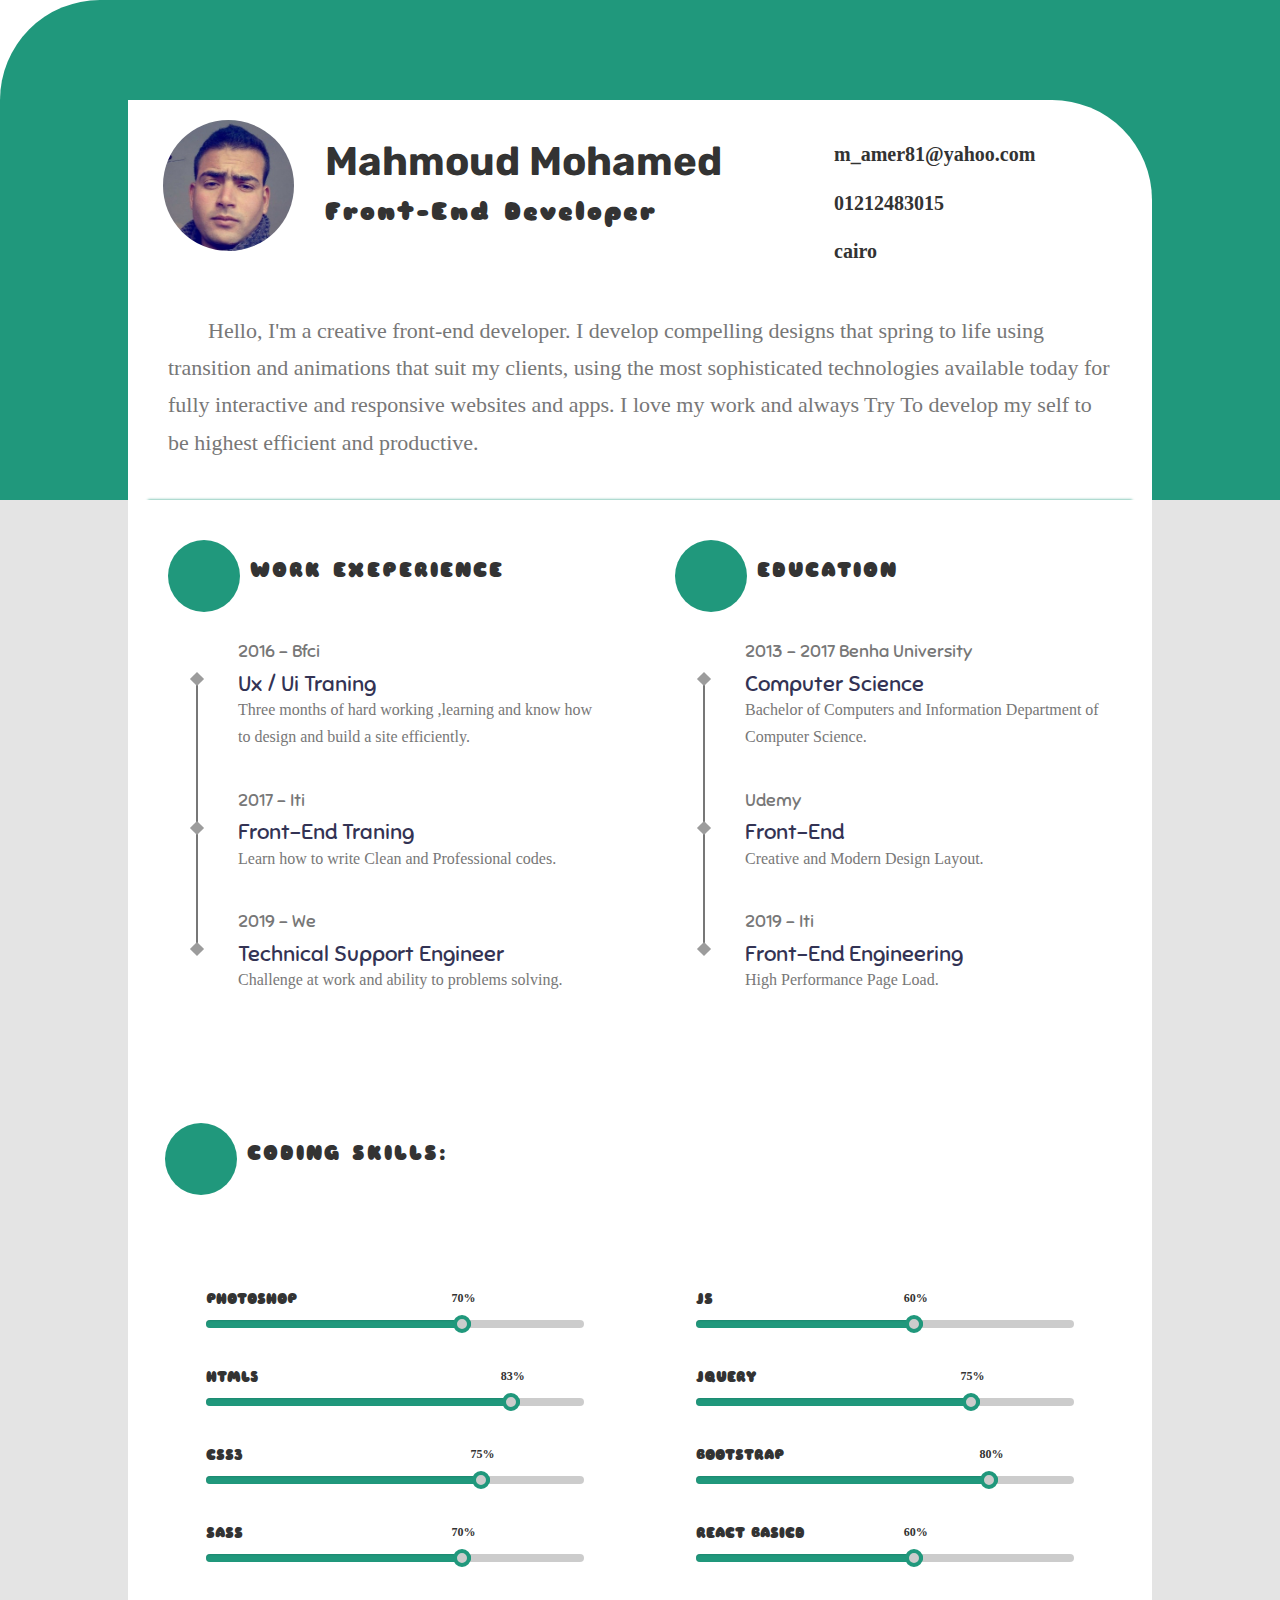
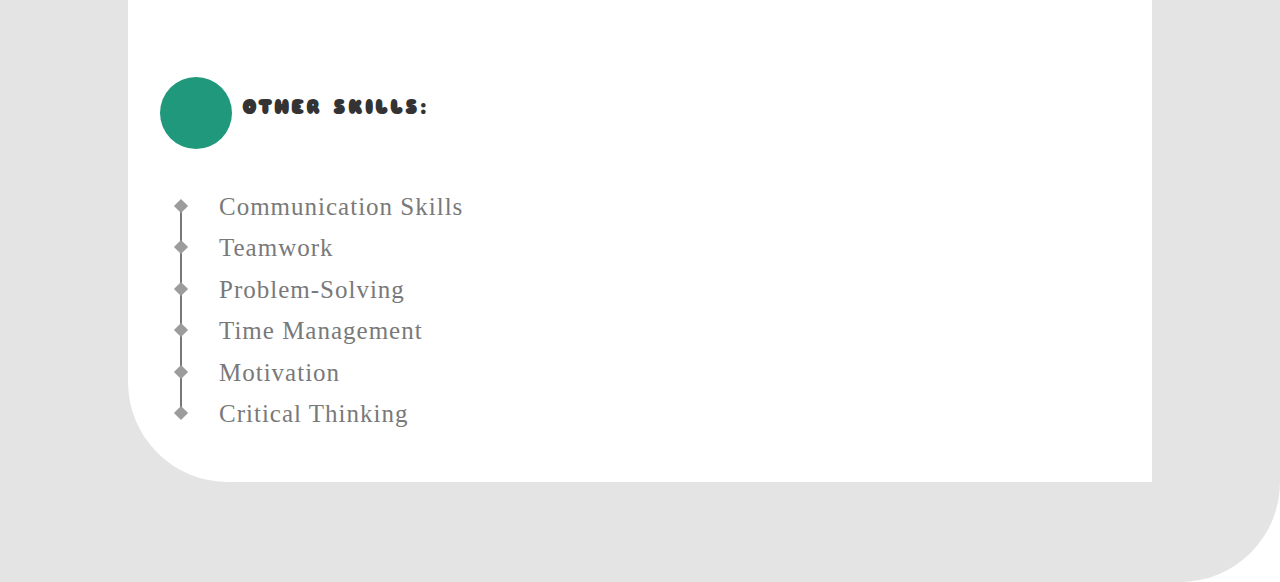
==== index.html @ 98f24492 "cv" ====
<!DOCTYPE html>
<html lang="en">
<head>
    <meta charset="UTF-8"> 
    <meta name="viewport" content="width=device-width, initial-scale=1.0">
    <meta http-equiv="X-UA-Compatible" content="ie=edge">
    <!-- HTML5 shim and Respond.js for IE8 support of HTML5 elements and media queries -->
    <!-- WARNING: Respond.js doesn't work if you view the page via file:// -->
    <!--[if lt IE 9]
      <script src="js/html5shiv.min.js"></script>
      <script src="https://oss.maxcdn.com/respond/1.4.2/respond.min.js"></script>
    <![endif]--> 
    <!-- fonts -->
    <link href="https://fonts.googleapis.com/css?family=Roboto&display=swap" rel="stylesheet">  
    <link href="https://fonts.googleapis.com/css?family=Sniglet&display=swap" rel="stylesheet">
    <link href="https://fonts.googleapis.com/css?family=Rubik:400,500i&display=swap" rel="stylesheet">
    <!-- fontawsome version 5 -->
    <link rel="stylesheet" href="https://use.fontawesome.com/releases/v5.7.2/css/all.css" integrity="sha384-fnmOCqbTlWIlj8LyTjo7mOUStjsKC4pOpQbqyi7RrhN7udi9RwhKkMHpvLbHG9Sr"
    crossorigin="anonymous"> 
    <link rel="stylesheet" href="css/bootstrap.min.css">
    <link rel="stylesheet" href="css/style.css">
    <title>mahmoud portfolio</title>
</head>
<body>
    <div class="background-top">
        <div class="container">
            <div class="row">
            <div class="col-md-8 col-xs-12">
                <div class="personal-info">
                    <div class=" col-md-3 col-xs-12">
                        <img src="images/me.jpg" class="img-responsive img-circle" style="margin: auto;" draggable="false"/>
                    </div> 
                    <div class="col-md-9 col-xs-12">
                        <div class="name">
                            <h1 class="name-title">mahmoud mohamed</h1>
                            <p class="name-desc">front-end developer</p>
                        </div>
                    </div>
                </div>
            </div>
            
            <div class="col-md-4 col-xs-12">
                <div class="links">
                    <div class="links-dv">
                        <i class="fas fa-envelope-square fa-2x icon"></i>
                        <span>m_amer81@yahoo.com</span>
                    </div>
                    <div class="links-dv">
                        <i class="fas fa-mobile fa-2x icon"></i>
                        <span>01212483015</span>
                    </div>
                    <div class="links-dv">
                        <i class="fas fa-map-marker-alt fa-2x  icon"></i>
                        <span>cairo</span>
                    </div>
                </div>
                
            </div>
        </div>
            <div class="col-sx-12">
                <div class="about">
                    <p class="about-desc" > Hello, I'm a creative front‑end developer. I develop compelling designs that spring to life using transition and animations that suit my clients, using the most sophisticated technologies available today for fully interactive and responsive websites and apps. I love my work and always Try To develop my self to be highest efficient and productive.</p>
                </div>
            </div>
            <div class="line" style="position: relative;">  <hr>   </div>
        </div>
    </div>

    <!-- ******************** bg bottom ******************** -->
    <div class="background-bottom">
        <div class="container"> 
            <div class="row">
                <div class="col-md-6 col-xs-12">
                    <div class="work-exe">
                        <div class="work-header">
                          <div class="icon"><i class="fas fa-briefcase fa-3x" style="color: #fff;"></i></div>
                            <h2>work exeperience</h2>
                            <div class="clearfix"></div>
                        </div>
                        <div class="work-exe-content">
                            <div class="work-exe-item">
                                <h4 class="works-sup-title">2016 - bfci</h4>
                                <h2 class="works-title">ux / ui traning</h2>
                                <p class="work-desc">Three months of hard working ,learning and know how to design and build a site efficiently.</p>
                            </div>
                            <div class="work-exe-item">
                                <h4 class="works-sup-title">2017 - iti</h4>
                                <h2 class="works-title">front-end traning</h2>
                                <p class="work-desc">Learn how to write Clean and Professional codes.</p>
                            </div>
                            <div class="work-exe-item">
                                <h4 class="works-sup-title">2019 - we</h4>
                                <h2 class="works-title">technical support engineer</h2>
                                <p class="work-desc">Challenge at work and ability to problems solving. </p>
                            </div>
                        </div>
                    </div><!--./work-exe-->
                </div>

                <!-- education  -->
                <div class="col-md-6 col-xs-12">
                    <div class="work-exe"> 
                        <div class="work-header">
                            <div class="icon"><i class="fas fa-graduation-cap fa-3x" style="color: #fff;"></i></div>
                            <h2>education</h2> 
                            <div class="clearfix"></div> 
                        </div>
                            <div class="work-exe-content">
                                <div class="work-exe-item">
                                    <h4 class="works-sup-title">2013 - 2017 benha university</h4>
                                    <h2 class="works-title">computer science</h2>
                                    <p class="work-desc">Bachelor of Computers and Information Department of Computer Science.</p>
                                </div>
                                <div class="work-exe-item">
                                    <h4 class="works-sup-title">udemy</h4>
                                    <h2 class="works-title">front-end </h2>
                                    <p class="work-desc">Creative and Modern Design Layout.</p>
                                </div>
                                <div class="work-exe-item">
                                    <h4 class="works-sup-title">2019 - iti </h4>
                                    <h2 class="works-title">front-end engineering</h2>
                                    <p class="work-desc">High Performance Page Load.</p>
                                </div>
                            </div>
                        </div>  
                </div>
            </div>
    <!-- *************** skills ***************** -->
    <section class="resume"> 
            <div class="work-header">
                <div class="icon"><i class="fas fa-chalkboard fa-2x" style="color:#fff;"></i></div>
                <h2>coding skills:</h2>
                <div class="clearfix"></div>
            </div>
                <div class="row">
                    <div class="col-md-6 col-xs-12"> 
                        <div class="desing-skills">
                            <h4 class="desing-skills-title">photoshop</h4>
                            <div class="progres-container">
                                <div class="progress" style="width: 70%;height: 8px !important;position: relative; background:#20987c !important;">
                                        <div class="ratio">70%</div>
                                    </div> <!--./progress-->
                            </div><!--./progres-container-->
                        </div> <!--./design-skills--> 
                        <div class="desing-skills">
                            <h4 class="desing-skills-title">html5</h4>
                            <div class="progres-container">
                                <div class="progress" style="width: 83%;height: 8px !important;position: relative; background:#20987c !important;">
                                        <div class="ratio">83%</div>
                                    </div> <!--./progress-->
                            </div><!--./progres-container-->
                        </div> <!--./design-skills--> 
                        <div class="desing-skills">
                            <h4 class="desing-skills-title">css3</h4>
                            <div class="progres-container">
                                <div class="progress" style="width: 75%;height: 8px !important;position: relative; background:#20987c!important;">
                                        <div class="ratio">75%</div>
                                    </div> <!--./progress-->
                            </div><!--./progres-container-->
                        </div> <!--./design-skills-->
                        <div class="desing-skills">
                            <h4 class="desing-skills-title">sass</h4>
                            <div class="progres-container">
                                <div class="progress" style="width: 70%;height: 8px !important;position: relative; background:#20987c !important;">
                                        <div class="ratio">70%</div>
                                    </div> <!--./progress-->
                            </div><!--./progres-container-->
                        </div> <!--./design-skills--> 
                    </div>  
                    <!-- **************************************strart coding right side **************************************** --> 
                    <div class="col-md-6 col-xs-12"> 
                            <div class="desing-skills">
                                <h4 class="desing-skills-title">js</h4>
                                <div class="progres-container">
                                    <div class="progress" style="width: 60%;height: 8px !important;position: relative; background:#20987c!important;">
                                            <div class="ratio">60%</div>
                                        </div> <!--./progress-->
                                </div><!--./progres-container-->
                            </div> <!--./design-skills--> 
                            <div class="desing-skills">
                                <h4 class="desing-skills-title">jquery</h4>
                                <div class="progres-container">
                                    <div class="progress"  style="width: 75%;height: 8px !important;position: relative; background:#20987c !important;">
                                            <div class="ratio">75%</div>
                                        </div> <!--./progress-->
                                </div><!--./progres-container-->
                            </div> <!--./design-skills--> 
                            <div class="desing-skills">
                                <h4 class="desing-skills-title">bootstrap</h4>
                                <div class="progres-container">
                                    <div class="progress" style="width: 80%;height: 8px !important;position: relative; background:#20987c !important;">
                                            <div class="ratio">80%</div>
                                        </div> <!--./progress-->
                                </div><!--./progres-container-->
                            </div> <!--./design-skills-->
                            <div class="desing-skills">
                                <h4 class="desing-skills-title">react basicd</h4>
                                <div class="progres-container">
                                    <div class="progress" style="width: 60%;height: 8px !important;position: relative; background:#20987c !important;">
                                            <div class="ratio">60%</div>
                                        </div> <!--./progress-->
                                </div><!--./progres-container-->
                            </div> <!--./design-skills--> 
                        </div> 
                </div><!--./row--> 
        </section><!--./skill-progress--> 

        <!-- *********other skills **************** -->
        <section >
                <div class="other-sillks">
                    <div class="other-sillks-header">
                        <div class="icon"><i class="fas fa-briefcase fa-3x" style="color: #fff;"></i></div>
                        <h2 class="otSkills-mn-title">other skills:</h2>
                        <div class="clearfix"></div>
                    </div>
                    <div class="other-sillks-content">
                            <h2 class="other-sillks-title">Communication skills</h2>
                            <h2 class="other-sillks-title">Teamwork</h2>
                            <h2 class="other-sillks-title">Problem-solving</h2>
                            <h2 class="other-sillks-title">Time management</h2>
                            <h2 class="other-sillks-title">Motivation</h2>
                            <h2 class="other-sillks-title">Critical thinking</h2>
                    </div><!--./work-exe-content-->
                </div><!--./work-exe--> 
        </section>
        </div><!--./container-->
    </div><!--./bottom-->


    <script src="js/jquery.3.4.1.js"></script>  
    <script src="js/bootstrap.min.js"></script> 
    <script src="js/main.js"></script>
</body>
</html>
---- css/style.css ----
/* 
1- ** general style
2- ** common style
3- ** section style
*/
/* 1- ** general style */
html{ scroll-behavior: smooth;}
:root{
    --primary-color: #4458dc;
    --primary-color2: #854fee;
    --title-color: #141313;
    --text-color: #777777;
    --border-color: #201f1f17;
    --gradient-color: linear-gradient(90deg, #4458dc 0%, #854fee 100%);
    --shadow-color: 0px 10px 30px rgba(118, 85, 225, 0.3);
    --box-shadow: 0px 10px 30px rgba(57, 56, 61, 0.205);
    --roboto: cursive;
    --links-font: "Sniglet", cursive;
    --title-font:'Rubik', sans-serif;
}  
.background-top{background: rgba(32,152,124,1); min-height: 400px;overflow: hidden; border-radius:100px 0 0  0;}
.background-bottom{background: #e4e4e4; min-height: 1000px; padding-bottom: 100px; border-radius: 0 0 100px 0; }
.background-bottom .container{border-radius: 0 0 0 100px;}
.container{width:80% ;background: #fff;  padding: 20px;overflow: hidden;} 
/* ******** ********* */
.background-top .container{margin-top: 100px;border-radius: 0 100px 0 0; }  
.name-title{
     font-family:var(--title-font) ;
     font-size: 40px;
     font-weight: bold;
     text-transform: capitalize;
}
.name-desc{
    font-family:var(--links-font) ;
    font-size: 25px;
    font-weight: 600;
    text-transform: capitalize;
    letter-spacing: 2px;
} 
.links{margin-top: 20px;}
.links-dv{margin-bottom: 20px;}
.links-dv .icon {color: rgba(32,152,124,1);}
.links-dv span{  
    font-size: 20px;
    font-family: "Calibri";
    font-weight: 600;
    margin-left: 10px; 
}
/*** about ***/
.about-desc{
    font-family:"Calibri" ;
    font-size: 22px;
    line-height: 1.7;
    color: #777777;
    padding: 26px 20px 9px;
    text-indent: 40px;
}
hr{
    position: absolute;
    width: 100%;
    height: 3px;  
    box-shadow: 0 0 3px #20987c;
}
/*****bg bottom *******/
.work-exe,.education{padding: 20px; position: relative;}
.work-exe .icon,.resume .icon{
    height: 72px; 
    width: 72px; 
    padding: 13px;
    background: #20987c; 
    border-radius: 50%;
    float: left;    
}
.resume .icon{ padding: 18px;  margin-bottom: 70px;}
.work-exe .work-header h2 ,.resume .work-header h2 { 
    float: left;
    margin-left: 10px;
    text-transform: uppercase;
    font-family: var(--links-font);
    font-weight: bold;
    font-size: 20px;
    letter-spacing: 2px;
} 
.work-exe-content{padding: 20px 10px 20px 70px}
.work-exe-content::before{
    position: absolute;
    content: "";
    width: 2px;
    height: 270px;
    top: 154px;;
    left: 48px;
    background: #777777;
} 
.work-exe-item{
    color: #777777;
    font-family: var(--links-font);
    margin-bottom: 40px;
    position: relative;
}
.work-exe-item::before{
    position: absolute;
    content: "";
    width: 10px;
    height: 10px;
    top: 32px;
    left: -46px;
    background: #9c9c9c;
    transform: rotate(45deg); 
}
.works-title{
    text-transform: capitalize;
    margin: 0;
    color: #333354;
    font-size: 22px;
}
.works-sup-title{text-transform: capitalize;}
.work-desc{
    line-height: 1.7;
    font-size: 16px;
    font-family: "Calibri";
    color: #777777;} 
/** *************** progress-skill section **************** **/ 
.desing-skills{ padding: 15px 41px 15px; overflow: hidden;}
.desing-skills-title{ font: normal bold 14px/ 20px var(--links-font);text-transform: uppercase}
.progres-container{
    height: 8px !important;
    background: rgba(0, 0, 0, 0.2);
    border-radius: 5px; 
}
.progress{  position: relative; overflow: visible !important;}
.progress::after{
    content: "";
    position: absolute;
    width: 17px;
    height: 17px;
    background: #ccc;
    right: 0px;
    padding: 5px;
    border-radius: 50%;
    top: -5px;
    border: 4px solid #20987c;
} 
.ratio{
    position: absolute;
    top: -30px;
    right: -5px;
    font-family: var(--roboto);
    font-weight: bold;
    font-size: 12px;
}
/** *************** resume section ************** **/
.resume{      margin: 50px 17px 100px;}
.experience{padding: 50px; }
.resume-title{
    margin: 0 auto 50px !important;
    font: normal bold 22px/ 32px var(--title-font) !important;
} 
.exeperience-list{
    border-left: 4px solid #b5b5b5;
    background: var(--gradient-color);
    color: #fff;
    padding: 50px;
    list-style: none;
    border-radius: 15px 0 0 15px;
    position: relative;
}
.education-list{border-radius: 0  15px 15px 0;}
.exeperience-item{ margin-bottom: 30px;position: relative; border-bottom: 1px dashed #b5b5b5;}
.exeperience-item::after{
    position: absolute;
    content: "";
    background: #20987c;
    border: 4px solid #b5b5b5;
    height: 11px;
    width: 11px;
    left: -64px;
    top: 59px;
    padding: 8px;
    border-radius: 50%
}
.exe-item-title,.sub-exe-item-title{
    margin: 0 auto 10px;
    font: normal bold 15px/ 24px var(--title-font);
    letter-spacing: 1px;  
    text-transform: uppercase;
}
.sub-exe-item-title{
    color: #ccc;
    margin: 0 auto 4px;
    letter-spacing: 2px;
    font: normal bold 12px/ 20px var(--roboto);
}
.exeperience-spn{ 
    border-right: 3px solid #f9f9f9;
    margin-right: 10px;
    padding-right: 5px;
}
.exeperince-desc{color:#cecece ;font-family: var(--title-font);}  
/* ************* other skills * ************* */
.other-sillks{ position: relative; padding: 0 0 0 12px;}
.other-sillks .icon{
    height: 72px; 
    width: 72px; 
    padding: 13px;
    background: #20987c; 
    border-radius: 50%;
    float: left; 
}
.other-sillks .icon{ padding: 18px;  margin-bottom: 10px;}
.other-sillks .otSkills-mn-title { 
    float: left;
    margin-left: 10px;
    text-transform: uppercase;
    font-family: var(--links-font);
    font-weight: bold;
    font-size: 20px;
    letter-spacing: 2px;
} 
.other-sillks-content{    padding: 20px 10px 20px 59px;}
.other-sillks-content::before{
    position: absolute;
    content: "";
    width: 2px;
    height: 215px;
    top: 124px;
    left: 32px;
    background: #777777;
} 
.other-sillks-title{ 
    color: #797979;
    font-family: "Calibri";
    margin: 14px 0;
    position: relative;
    letter-spacing: 1px;
    font-weight: 500;
    font-size: 25px;
    text-transform: capitalize;
}
.other-sillks-title::before{
    position: absolute;
    content: "";
    width: 10px;
    height: 10px;
    top: 8px;
    left: -43px;
    background: #9c9c9c;
    transform: rotate(45deg);
}
@media screen and (max-width:800px){
    .name{text-align: center; margin-bottom: 30px;}
    .links{width:70%; margin: auto;}
    /*about*/
    .about-desc {
        font-family: "Calibri";
        font-size: 18px;
        line-height: 1.7;
        color: #777777;
        padding: 26px 0px 9px;
        text-indent: 0px;}
}
@media screen and (max-width:600px){
    .container{width: 95%;}
    .name-title,.name-desc{font-size: 18px;}
    .links{width:100%; margin: auto;}
    .links span{ font-size: 14px;}
    .links-dv {
        width: 190px; 
        margin: 11px auto;
    }
    /*about*/
    .about-desc {
        font-family: "Calibri";
        font-size: 14px;
        line-height: 1.7;
        color: #777777;
        padding: 26px 0px 9px;
        text-indent: 0px;}
        .work-exe .icon, .resume .icon {
            float: none;
            margin: auto;
        }
        .work-exe .work-header h2, .resume .work-header h2 {
            float: none;
            margin-left: 0px;
            text-transform: uppercase;
            font-family: var(--links-font);
            font-weight: bold;
            font-size: 18px;
            letter-spacing: 1px;
            margin: 20px auto;
            width: 180px;
        }
        
        .work-exe-content{padding: 20px 0}
        .work-exe-content::before{
            position: absolute;
            content: "";
            width: 2px;
            height: 328px;
            top: 212px;
            left: 0px;
            background: #777777;
        } 
        .work-exe-item{
            color: #777777;
            font-family: var(--links-font);
            margin-bottom: 40px;
            position: relative;
        }
        .work-exe-item::before{ 
            left: -24px;  
        }
        .desing-skills { padding: 15px 0px 15px;}
        .other-sillks .icon  {
            float: none;
            margin: auto;
        }
        .other-sillks .otSkills-mn-title {
            float: none;
            margin-left: 0px;
            text-transform: uppercase;
            font-family: var(--links-font);
            font-weight: bold;
            font-size: 18px;
            letter-spacing: 1px;
            margin: 20px auto;
            width: 130px;
        }
        .other-sillks-content {
            padding: 20px 0 70px;
        }
        .other-sillks-content::before { 
            width: 2px;
            height: 166px;
            top: 173px;
            left: -1px;
        
        }
        .other-sillks-title {
            font-size: 16px;
        }
        .other-sillks-title::before {
            width: 10px;
            height: 10px;
            top: 8px;
            left: -17px;
        }
}
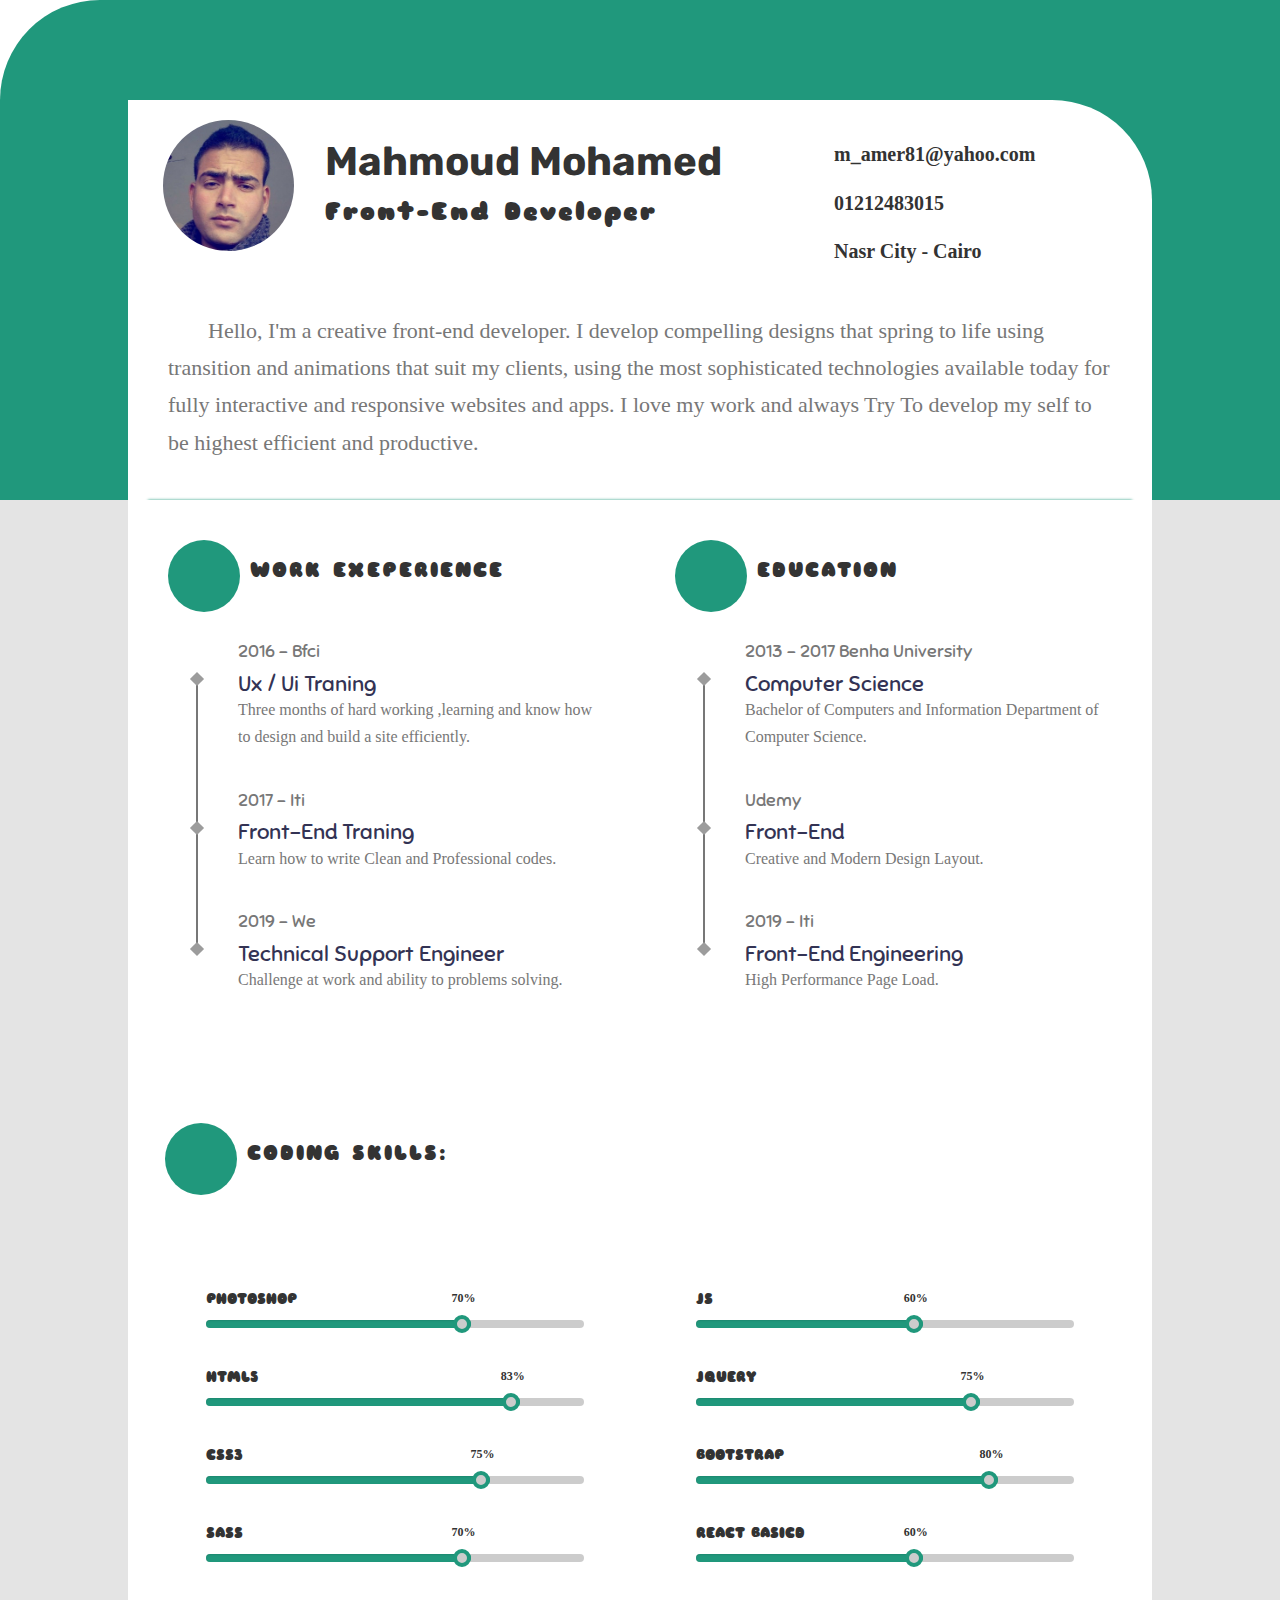
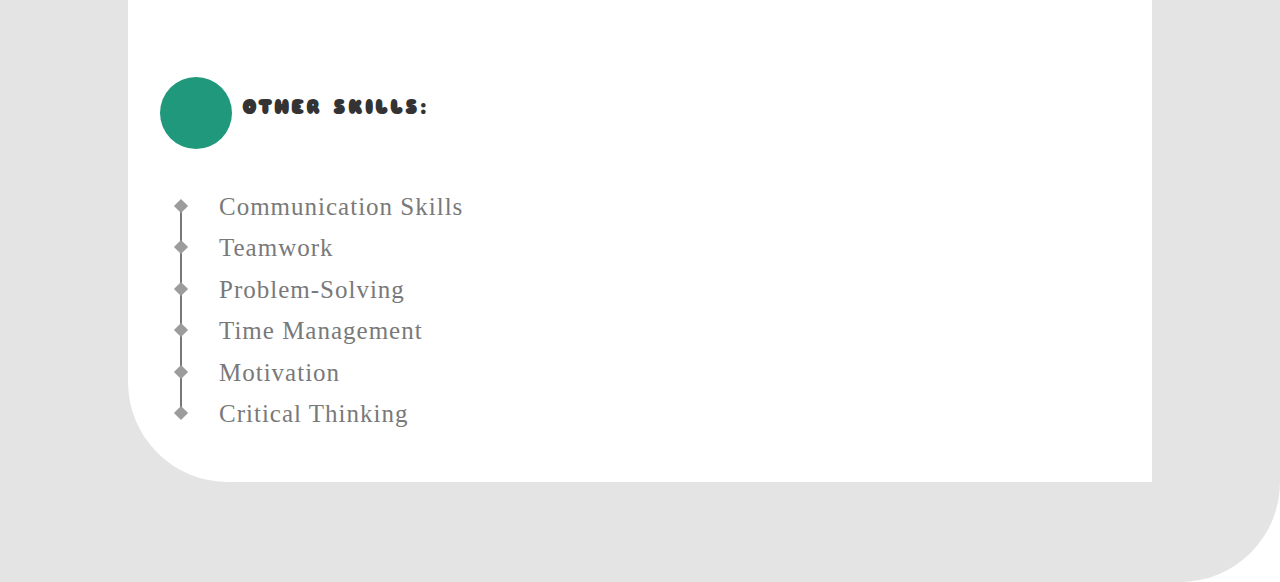
==== commit 4dad3bb9: "new cv" ====
--- a/index.html
+++ b/index.html
@@ -51,7 +51,7 @@
                     </div>
                     <div class="links-dv">
                         <i class="fas fa-map-marker-alt fa-2x  icon"></i>
-                        <span>cairo</span>
+                        <span>Nasr City - Cairo</span>
                     </div>
                 </div>
                 
@@ -228,7 +228,6 @@
 
 
     <script src="js/jquery.3.4.1.js"></script>  
-    <script src="js/bootstrap.min.js"></script> 
-    <script src="js/main.js"></script>
+    <script src="js/bootstrap.min.js"></script>  
 </body>
 </html>